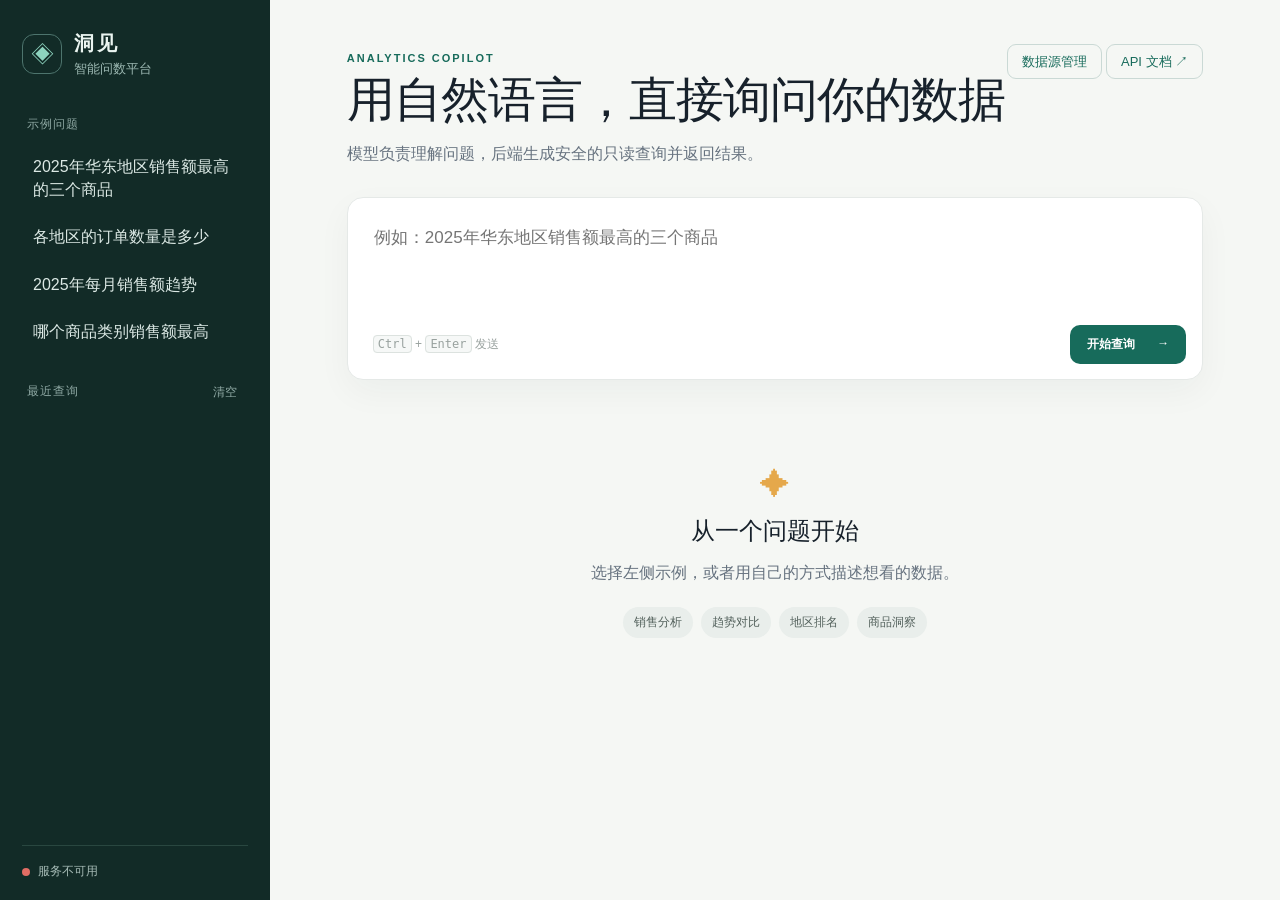
==== static/index.html @ 02d55a42 "feat: build safe PostgreSQL NL2SQL prototype" ====
<!doctype html>
<html lang="zh-CN">
<head>
  <meta charset="UTF-8">
  <meta name="viewport" content="width=device-width, initial-scale=1.0">
  <title>洞见 · 智能问数</title>
  <link rel="stylesheet" href="/static/styles.css">
  <link rel="stylesheet" href="/static/resolver.css">
</head>
<body>
  <div class="shell">
    <aside class="sidebar">
      <div class="brand"><span class="brand-mark">◈</span><div><strong>洞见</strong><small>智能问数平台</small></div></div>
      <div class="side-section">
        <div class="side-title">示例问题</div>
        <button class="example">2025年华东地区销售额最高的三个商品</button>
        <button class="example">各地区的订单数量是多少</button>
        <button class="example">2025年每月销售额趋势</button>
        <button class="example">哪个商品类别销售额最高</button>
      </div>
      <div class="side-section history-section">
        <div class="side-title">最近查询 <button id="clearHistory">清空</button></div>
        <div id="history" class="history"></div>
      </div>
      <div class="side-footer"><span id="statusDot" class="dot"></span><span id="statusText">正在检查服务</span></div>
    </aside>

    <main>
      <header><div><p class="eyebrow">ANALYTICS COPILOT</p><h1>用自然语言，直接询问你的数据</h1><p>模型负责理解问题，后端生成安全的只读查询并返回结果。</p></div><div><a href="/admin">数据源管理</a> <a href="/docs" target="_blank">API 文档 ↗</a></div></header>

      <section class="ask-card">
        <form id="queryForm">
          <textarea id="question" maxlength="500" rows="3" placeholder="例如：2025年华东地区销售额最高的三个商品"></textarea>
          <div class="ask-actions"><span><kbd>Ctrl</kbd> + <kbd>Enter</kbd> 发送</span><button id="submitBtn" type="submit"><span>开始查询</span><b>→</b></button></div>
        </form>
      </section>

      <section id="welcome" class="welcome">
        <div class="welcome-icon">✦</div><h2>从一个问题开始</h2><p>选择左侧示例，或者用自己的方式描述想看的数据。</p>
        <div class="capabilities"><span>销售分析</span><span>趋势对比</span><span>地区排名</span><span>商品洞察</span></div>
      </section>

      <section id="loading" class="loading hidden"><div class="spinner"></div><div><strong>正在分析问题</strong><p>千问正在生成结构化查询计划…</p></div></section>

      <section id="result" class="result hidden">
        <div class="result-head"><div><p class="eyebrow">QUERY RESULT</p><h2 id="resultTitle"></h2></div><div id="rowCount" class="badge"></div></div>
        <div id="resolutionNotice" class="resolution-notice hidden"></div>
        <div class="tabs"><button class="tab active" data-tab="tablePanel">数据表格</button><button class="tab" data-tab="chartPanel">图表</button><button class="tab" data-tab="sqlPanel">生成的 SQL</button></div>
        <div id="tablePanel" class="panel active"><div class="table-wrap"><table><thead id="tableHead"></thead><tbody id="tableBody"></tbody></table></div></div>
        <div id="chartPanel" class="panel"><div id="chart" class="chart"></div></div>
        <div id="sqlPanel" class="panel"><pre><code id="sqlCode"></code></pre><button id="copySql" class="copy-btn">复制 SQL</button></div>
      </section>

      <section id="error" class="error hidden"><strong>查询没有完成</strong><p id="errorText"></p></section>
    </main>
  </div>
  <script src="/static/app.js"></script>
</body>
</html>
---- static/styles.css ----
:root{--ink:#17212b;--muted:#66727f;--line:#e5e9e7;--paper:#f5f7f4;--card:#fff;--accent:#176b5b;--accent2:#dff1e8;--warm:#e5a84b}*{box-sizing:border-box}body{margin:0;font-family:Inter,"PingFang SC","Microsoft YaHei",sans-serif;color:var(--ink);background:var(--paper)}button,textarea{font:inherit}.shell{min-height:100vh;display:grid;grid-template-columns:270px 1fr}.sidebar{position:sticky;top:0;height:100vh;background:#122b27;color:#eaf4f0;padding:30px 22px 20px;display:flex;flex-direction:column}.brand{display:flex;gap:12px;align-items:center;margin-bottom:38px}.brand-mark{width:40px;height:40px;display:grid;place-items:center;border:1px solid #4d746d;border-radius:12px;color:#8dd3be;font-size:23px}.brand strong,.brand small{display:block}.brand strong{font-size:20px;letter-spacing:3px}.brand small{color:#9cb8b2;margin-top:3px}.side-section{margin-bottom:28px}.side-title{font-size:12px;letter-spacing:1px;color:#8fa9a4;margin:0 5px 10px;display:flex;justify-content:space-between}.side-title button{border:0;background:none;color:#8fa9a4;font-size:12px;cursor:pointer}.example,.history button{width:100%;text-align:left;color:#dce9e5;background:transparent;border:0;border-radius:8px;padding:10px 11px;margin:2px 0;line-height:1.45;cursor:pointer}.example:hover,.history button:hover{background:#1c4039;color:white}.history-section{min-height:0;flex:1;overflow:hidden}.history{height:100%;overflow:auto}.history button{color:#9eb6b0;white-space:nowrap;overflow:hidden;text-overflow:ellipsis}.side-footer{border-top:1px solid #294740;padding-top:17px;font-size:12px;color:#a7bcb7;display:flex;align-items:center;gap:8px}.dot{width:8px;height:8px;border-radius:50%;background:#d4a850}.dot.ok{background:#58c79a;box-shadow:0 0 0 4px #58c79a20}.dot.bad{background:#e16d64}main{padding:52px clamp(28px,6vw,90px);max-width:1400px;width:100%}header{display:flex;justify-content:space-between;align-items:flex-start;margin-bottom:32px}header h1{font-family:Georgia,"Songti SC",serif;font-weight:500;font-size:clamp(30px,4vw,48px);margin:4px 0 12px;letter-spacing:-1px}header p{color:var(--muted);margin:0}header a{color:var(--accent);text-decoration:none;border:1px solid #cad9d5;padding:9px 14px;border-radius:9px;font-size:13px}.eyebrow{font-size:11px!important;letter-spacing:2px;color:var(--accent)!important;font-weight:700}.ask-card{background:var(--card);border:1px solid var(--line);border-radius:16px;padding:8px;box-shadow:0 12px 34px #18392f0b}textarea{width:100%;resize:none;border:0;outline:0;padding:18px 18px 8px;font-size:17px;color:var(--ink);background:transparent;line-height:1.6}.ask-actions{display:flex;align-items:center;justify-content:space-between;padding:7px 8px 7px 17px;color:#98a19e;font-size:12px}.ask-actions button{border:0;background:var(--accent);color:white;border-radius:10px;padding:11px 17px;display:flex;gap:22px;cursor:pointer;font-weight:600}.ask-actions button:hover{background:#105a4c}.ask-actions button:disabled{opacity:.6;cursor:wait}kbd{border:1px solid #dce2df;border-radius:4px;padding:1px 4px;background:#f6f8f7}.welcome{text-align:center;padding:88px 20px}.welcome-icon{font-size:30px;color:var(--warm)}.welcome h2{font-family:Georgia,"Songti SC",serif;font-weight:500;margin:13px 0 7px}.welcome p{color:var(--muted)}.capabilities{display:flex;justify-content:center;gap:8px;margin-top:23px;flex-wrap:wrap}.capabilities span,.badge{background:#e9eeeb;color:#53615c;padding:7px 11px;border-radius:999px;font-size:12px}.hidden{display:none!important}.loading{display:flex;align-items:center;justify-content:center;gap:17px;padding:90px}.loading p{margin:5px 0;color:var(--muted)}.spinner{width:30px;height:30px;border:3px solid #d8e5e0;border-top-color:var(--accent);border-radius:50%;animation:spin 1s linear infinite}@keyframes spin{to{transform:rotate(360deg)}}.result{background:white;border:1px solid var(--line);border-radius:16px;margin-top:25px;overflow:hidden}.result-head{display:flex;justify-content:space-between;align-items:center;padding:24px 26px 16px}.result-head h2{font-size:18px;margin:4px 0;font-weight:600}.tabs{display:flex;border-bottom:1px solid var(--line);padding:0 22px}.tab{border:0;background:none;color:var(--muted);padding:12px 14px;cursor:pointer;border-bottom:2px solid transparent}.tab.active{color:var(--accent);border-bottom-color:var(--accent);font-weight:600}.panel{display:none;padding:22px 26px 28px}.panel.active{display:block}.table-wrap{overflow:auto}table{width:100%;border-collapse:collapse;font-size:14px}th{text-align:left;color:#66726e;background:#f6f8f6;font-weight:600}th,td{padding:13px 15px;border-bottom:1px solid #edf0ee}tbody tr:hover{background:#fafbf9}.chart{display:flex;flex-direction:column;gap:13px;min-height:180px;justify-content:center}.bar-row{display:grid;grid-template-columns:minmax(100px,180px) 1fr 100px;align-items:center;gap:14px;font-size:13px}.bar-track{height:18px;background:#eef2ef;border-radius:5px;overflow:hidden}.bar{height:100%;background:linear-gradient(90deg,var(--accent),#4da98f);border-radius:5px;min-width:3px}.bar-value{text-align:right;font-variant-numeric:tabular-nums}pre{position:relative;background:#122b27;color:#d9eee7;border-radius:10px;padding:20px;overflow:auto;line-height:1.6;white-space:pre-wrap}.copy-btn{border:1px solid var(--line);background:white;padding:8px 13px;border-radius:7px;cursor:pointer}.error{background:#fff4f1;border:1px solid #f0cec5;color:#963d31;border-radius:12px;padding:18px 21px;margin-top:24px}.error p{margin:6px 0 0}.empty{color:var(--muted);text-align:center;padding:50px}@media(max-width:800px){.shell{display:block}.sidebar{position:relative;width:100%;height:auto;padding:20px}.side-section,.history-section{display:none}.brand{margin:0}.side-footer{position:absolute;right:20px;bottom:29px;border:0;padding:0}main{padding:30px 18px}header a{display:none}.ask-actions>span{display:none}.welcome{padding:60px 10px}.bar-row{grid-template-columns:90px 1fr 70px}}
---- static/resolver.css ----
.candidate-list {
  display: flex;
  gap: 8px;
  flex-wrap: wrap;
  margin-top: 14px;
}

.candidate-list button {
  border: 1px solid #dbaea3;
  background: white;
  color: #74362d;
  padding: 8px 12px;
  border-radius: 8px;
  cursor: pointer;
}

.candidate-list button:hover {
  background: #fde8e3;
}

.resolution-notice {
  margin: 0 26px 16px;
  padding: 10px 12px;
  border-radius: 8px;
  background: #eef8f4;
  color: #176b5b;
  font-size: 13px;
}

.growth-card {
  display: flex;
  align-items: center;
  justify-content: space-between;
  margin-top: 12px;
  padding: 16px 18px;
  border-radius: 10px;
  background: #122b27;
  color: #d9eee7;
}

.growth-card strong {
  color: #8dd3be;
  font-size: 24px;
}
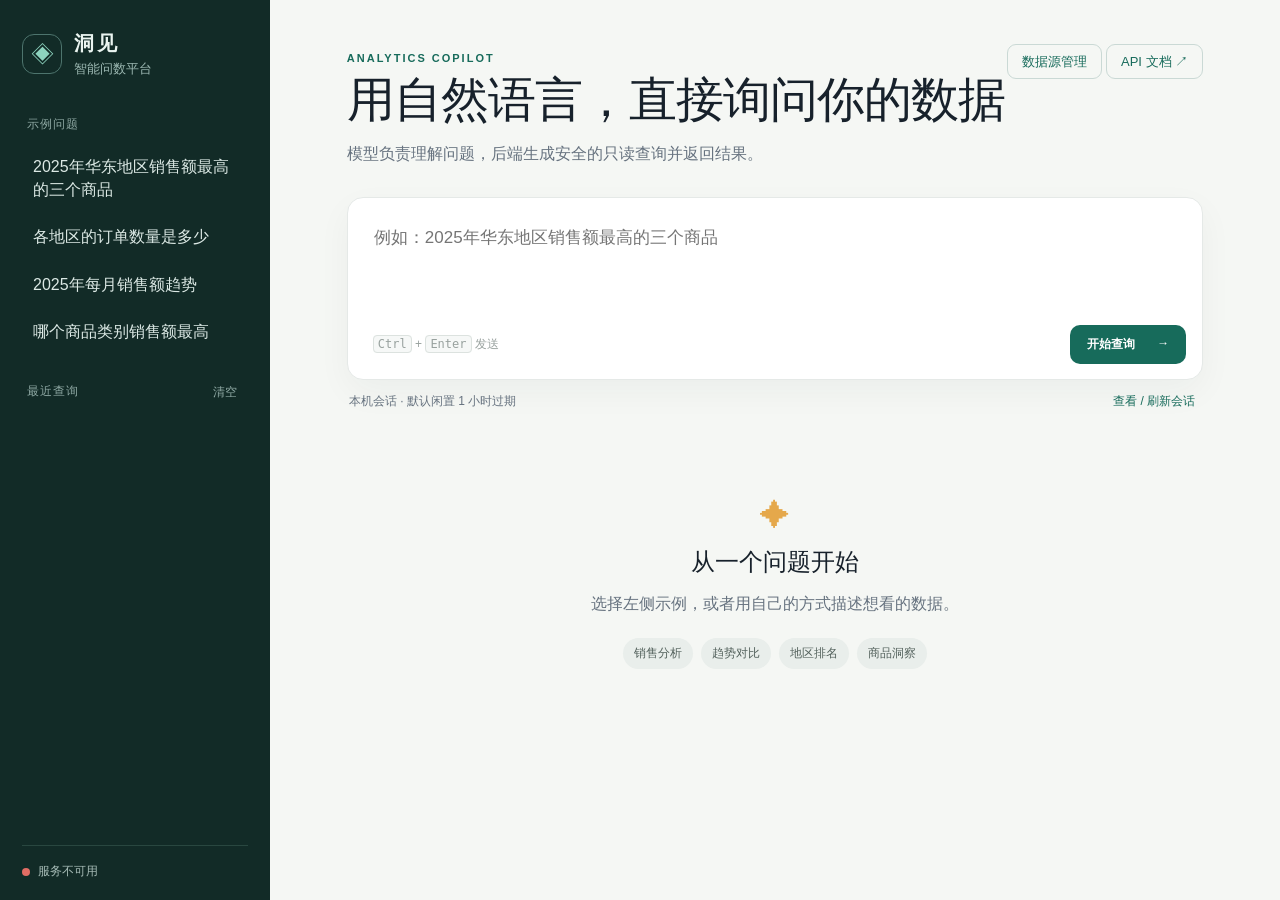
==== commit 19dcec63: "feat: persist and manage local query sessions" ====
--- a/static/index.html
+++ b/static/index.html
@@ -29,11 +29,16 @@
       <header><div><p class="eyebrow">ANALYTICS COPILOT</p><h1>用自然语言，直接询问你的数据</h1><p>模型负责理解问题，后端生成安全的只读查询并返回结果。</p></div><div><a href="/admin">数据源管理</a> <a href="/docs" target="_blank">API 文档 ↗</a></div></header>
 
       <section class="ask-card">
+        <div id="sessionBar" class="session-bar hidden"><span id="sessionStatus"></span><div><button id="newSessionBtn" type="button">开始新查询</button><button id="deleteSessionBtn" type="button" class="danger-button">删除当前会话</button></div></div>
         <form id="queryForm">
           <textarea id="question" maxlength="500" rows="3" placeholder="例如：2025年华东地区销售额最高的三个商品"></textarea>
           <div class="ask-actions"><span><kbd>Ctrl</kbd> + <kbd>Enter</kbd> 发送</span><button id="submitBtn" type="submit"><span>开始查询</span><b>→</b></button></div>
         </form>
       </section>
+
+      <section class="saved-sessions"><div class="saved-header"><span>本机会话 · 默认闲置 1 小时过期</span><button id="refreshSessions" type="button">查看 / 刷新会话</button></div><div id="savedSessionsList" class="saved-list hidden" aria-live="polite"></div></section>
+
+      <section id="turns" class="turns hidden" aria-label="查询记录"></section>
 
       <section id="welcome" class="welcome">
         <div class="welcome-icon">✦</div><h2>从一个问题开始</h2><p>选择左侧示例，或者用自己的方式描述想看的数据。</p>
@@ -44,10 +49,12 @@
 
       <section id="result" class="result hidden">
         <div class="result-head"><div><p class="eyebrow">QUERY RESULT</p><h2 id="resultTitle"></h2></div><div id="rowCount" class="badge"></div></div>
+        <p id="queryMeta" class="query-meta"></p>
+        <div id="changeNotice" class="resolution-notice hidden"></div>
         <div id="resolutionNotice" class="resolution-notice hidden"></div>
         <div class="tabs"><button class="tab active" data-tab="tablePanel">数据表格</button><button class="tab" data-tab="chartPanel">图表</button><button class="tab" data-tab="sqlPanel">生成的 SQL</button></div>
-        <div id="tablePanel" class="panel active"><div class="table-wrap"><table><thead id="tableHead"></thead><tbody id="tableBody"></tbody></table></div></div>
-        <div id="chartPanel" class="panel"><div id="chart" class="chart"></div></div>
+        <div id="tablePanel" class="panel active"><div class="table-tools"><input id="tableSearch" type="search" placeholder="筛选当前结果" aria-label="筛选当前结果"><span id="tableSummary"></span><button id="downloadCsv" type="button">下载 CSV</button></div><div class="table-wrap"><table><thead id="tableHead"></thead><tbody id="tableBody"></tbody></table></div></div>
+        <div id="chartPanel" class="panel"><div id="chartControls" class="chart-controls hidden"><label>指标 <select id="metricSelect" aria-label="图表指标"></select></label><label>展示方式 <select id="chartMode" aria-label="图表展示方式"></select></label></div><div id="chart" class="chart"></div></div>
         <div id="sqlPanel" class="panel"><pre><code id="sqlCode"></code></pre><button id="copySql" class="copy-btn">复制 SQL</button></div>
       </section>
 
--- a/static/resolver.css
+++ b/static/resolver.css
@@ -42,3 +42,100 @@
   color: #8dd3be;
   font-size: 24px;
 }
+
+.session-bar {
+  display: flex;
+  align-items: center;
+  justify-content: space-between;
+  padding: 10px 16px 4px;
+  color: #176b5b;
+  font-size: 13px;
+}
+
+.session-bar button {
+  border: 1px solid #c8ded4;
+  border-radius: 7px;
+  background: #f3faf6;
+  color: #176b5b;
+  padding: 6px 10px;
+  cursor: pointer;
+}
+
+.session-bar>div { display: flex; gap: 8px; flex-wrap: wrap; }
+.session-bar .danger-button { background: #fff7f4; border-color: #ecc7bf; color: #9b4235; }
+.saved-sessions { margin: 12px 2px 0; }
+.saved-header { display: flex; align-items: center; justify-content: space-between; gap: 10px; color: #66727f; font-size: 12px; }
+.saved-header button { border: 0; background: transparent; color: #176b5b; cursor: pointer; font: inherit; }
+.saved-list { display: grid; gap: 7px; margin-top: 10px; }
+.saved-item { display: grid; grid-template-columns: minmax(0,1fr) auto; gap: 10px; align-items: center; padding: 10px 12px; border: 1px solid #e5e9e7; border-radius: 9px; background: white; }
+.saved-item strong { display: block; font-size: 13px; font-weight: 500; overflow: hidden; text-overflow: ellipsis; white-space: nowrap; }
+.saved-item small { display: block; margin-top: 4px; color: #66727f; }
+.saved-actions { display: flex; gap: 6px; }
+.saved-actions button { border: 1px solid #dce5e0; border-radius: 7px; background: white; padding: 6px 9px; cursor: pointer; color: #176b5b; }
+.saved-actions button:last-child { color: #9b4235; }
+
+.turns { margin-top: 18px; display: grid; gap: 8px; }
+.turn-item {
+  display: flex;
+  justify-content: space-between;
+  gap: 16px;
+  padding: 11px 15px;
+  border: 1px solid #e5e9e7;
+  border-radius: 10px;
+  background: white;
+  font-size: 13px;
+}
+.turn-item strong { font-weight: 500; overflow-wrap: anywhere; }
+.turn-item span { color: #66727f; white-space: nowrap; }
+.query-meta { margin: 0 26px 14px; color: #66727f; font-size: 12px; }
+
+.table-tools { display: flex; align-items: center; flex-wrap: wrap; gap: 10px; margin-bottom: 14px; }
+.table-tools input { min-width: 180px; flex: 1; max-width: 330px; border: 1px solid #dce5e0; border-radius: 8px; padding: 9px 11px; font: inherit; }
+.table-tools span { color: #66727f; font-size: 12px; margin-right: auto; }
+.table-tools button { border: 1px solid #c8ded4; border-radius: 8px; padding: 8px 12px; background: #f3faf6; color: #176b5b; cursor: pointer; }
+.table-tools button:disabled { opacity: .5; cursor: not-allowed; }
+.sort-heading { color: inherit; font: inherit; font-weight: 600; border: 0; background: transparent; padding: 0; cursor: pointer; text-align: left; }
+.sort-heading:hover { color: #176b5b; }
+
+.chart-controls { display: flex; flex-wrap: wrap; gap: 12px; margin-bottom: 22px; }
+.chart-controls label { display: flex; align-items: center; gap: 8px; color: #66727f; font-size: 13px; }
+.chart-controls select { max-width: 220px; border: 1px solid #dce5e0; border-radius: 8px; padding: 7px 10px; background: white; color: #17212b; }
+.kpi-grid { display: grid; grid-template-columns: repeat(auto-fit,minmax(180px,1fr)); gap: 12px; }
+.kpi-card { display: flex; flex-direction: column; gap: 12px; border: 1px solid #dce9e2; border-radius: 12px; padding: 20px; background: #f5faf7; }
+.kpi-card span { color: #66727f; font-size: 13px; }
+.kpi-card strong { color: #176b5b; font-size: clamp(24px,3vw,36px); font-variant-numeric: tabular-nums; overflow-wrap: anywhere; }
+.viz-bars { display: grid; gap: 14px; }
+.viz-bar-row { display: grid; grid-template-columns: minmax(110px,190px) minmax(90px,1fr) minmax(65px,110px); align-items: center; gap: 12px; font-size: 13px; }
+.viz-label { overflow: hidden; text-overflow: ellipsis; white-space: nowrap; }
+.viz-track { position: relative; height: 22px; border-radius: 5px; background: #edf3ef; overflow: hidden; }
+.viz-zero { position: absolute; top: 0; bottom: 0; width: 1px; background: #64756d; z-index: 1; }
+.viz-fill { position: absolute; top: 2px; bottom: 2px; border-radius: 4px; background: #42a383; }
+.viz-fill.negative { background: #dc816d; }
+.viz-bar-row strong { text-align: right; font-weight: 500; font-variant-numeric: tabular-nums; }
+.viz-hint { color: #66727f; font-size: 12px; margin: 14px 0 0; }
+.viz-line-wrap { display: grid; grid-template-columns: 60px minmax(0,1fr); height: 260px; gap: 8px; }
+.viz-scale { display: flex; flex-direction: column; justify-content: space-between; padding: 20px 0; color: #66727f; font-size: 12px; text-align: right; }
+.viz-line { width: 100%; height: 100%; overflow: visible; background: repeating-linear-gradient(to bottom,#f2f6f3 0,#f2f6f3 1px,transparent 1px,transparent 25%); }
+.viz-line polyline { fill: none; stroke: #176b5b; stroke-width: 1.5; vector-effect: non-scaling-stroke; stroke-linejoin: round; stroke-linecap: round; }
+.viz-line circle { fill: #176b5b; stroke: white; stroke-width: 1; vector-effect: non-scaling-stroke; }
+.viz-axis { display: flex; justify-content: space-between; gap: 5px; margin-left: 68px; color: #66727f; font-size: 11px; }
+.viz-axis span { max-width: 90px; overflow: hidden; text-overflow: ellipsis; white-space: nowrap; }
+.viz-share { display: flex; align-items: center; justify-content: center; flex-wrap: wrap; gap: 36px; }
+.viz-donut { width: 210px; height: 210px; border-radius: 50%; display: grid; place-items: center; flex: none; }
+.viz-donut>div { width: 135px; height: 135px; background: white; border-radius: 50%; display: flex; flex-direction: column; justify-content: center; align-items: center; }
+.viz-donut strong { font-size: 22px; font-variant-numeric: tabular-nums; }
+.viz-donut span { color: #66727f; font-size: 12px; }
+.viz-legend { display: grid; gap: 10px; min-width: min(280px,100%); }
+.viz-legend>div { display: grid; grid-template-columns: 10px minmax(90px,1fr) 55px 70px; align-items: center; gap: 9px; font-size: 13px; }
+.viz-legend i { width: 9px; height: 9px; border-radius: 50%; }
+.viz-legend span { overflow: hidden; text-overflow: ellipsis; white-space: nowrap; }
+.viz-legend strong,.viz-legend small { text-align: right; font-variant-numeric: tabular-nums; }
+.viz-legend small { color: #66727f; }
+
+@media (max-width: 600px) {
+  .turn-item { display: block; }
+  .turn-item span { display: block; margin-top: 6px; }
+  .viz-bar-row { grid-template-columns: minmax(75px,100px) minmax(70px,1fr) 65px; gap: 6px; font-size: 11px; }
+  .viz-line-wrap { grid-template-columns: 45px minmax(0,1fr); height: 210px; }
+  .viz-axis { margin-left: 53px; }
+}
